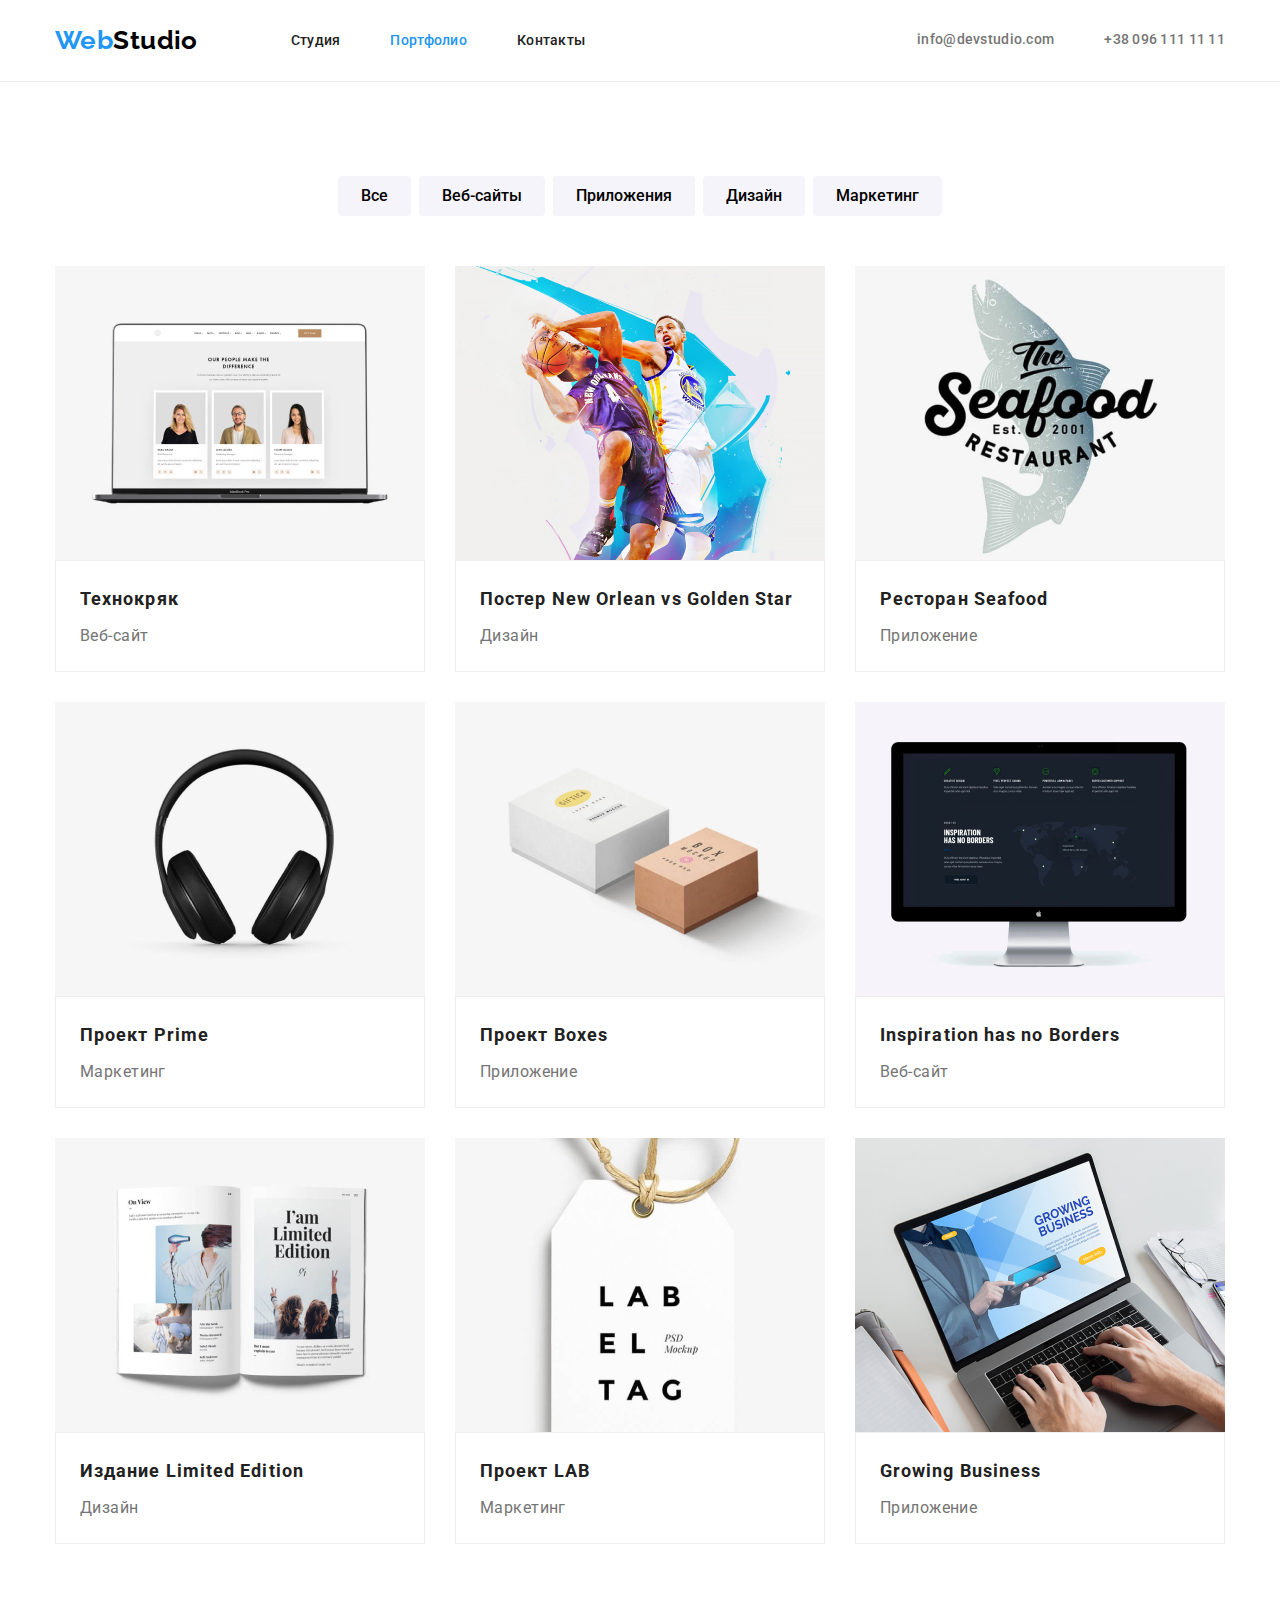
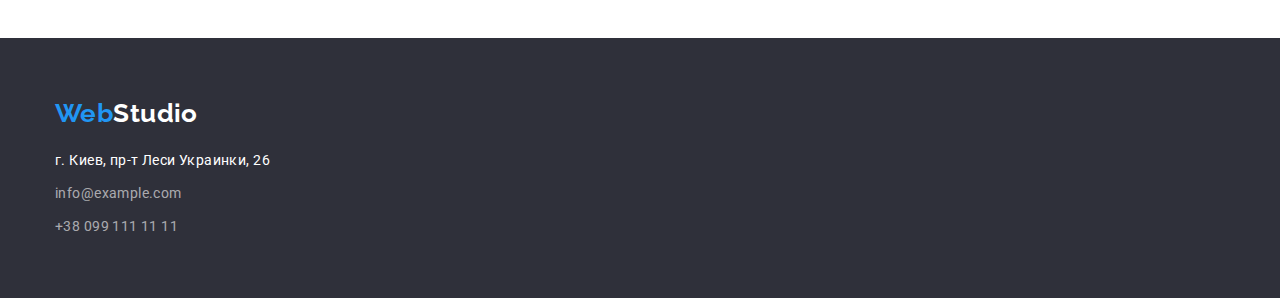
==== portfolio.html @ a0b332f4 "КОпирует файлы дз" ====
<!DOCTYPE html>
<html lang="ru">
<head>
    <meta charset="UTF-8">
    <meta http-equiv="X-UA-Compatible" content="IE=edge">
    <meta name="viewport" content="width=device-width, initial-scale=1.0">
    <title>Document</title>
    <link href="https://fonts.googleapis.com/css2?family=Raleway:wght@700&family=Roboto:wght@400;500;700;900&display=swap"
        rel="stylesheet">
    <link rel="stylesheet" href="./css/modern-normalize.css">
    <link rel="stylesheet" href="./css/styles.css">
</head>
<body>
<!-- Шапка    -->
<header class="header">
    <div class="header-container container">
        <a class="logo" lang="en" href="./">Web<span class="logo-studio-black">Studio</span></a>
        <nav>
            <ul class="header-list list">
                <li class="header-item"><a class="link navigation-list" href="./index.html">Студия</a></li>
                <li class="header-item"><a class="link navigation-list main-page" href="./portfolio.html">Портфолио</a></li>
                <li class="header-item"><a class="link navigation-list" href="">Контакты</a></li>
            </ul>
        </nav>
        <div class="header-link">
        <a class="link navigation" href="mailto:info@example.com">info@devstudio.com</a>
        <a class="link navigation" href="tel:+380991111111">+38 096 111 11 11</a>
        </div>
    </div>
</header>
<!-- Основной блок  -->
<main>
        <section class="section">
            <div class="container">
            <h1 hidden>Список проектов</h1>
            <ul class="btn-list list">
                <li class="btn-item"><button class="button" type="button">Все</button></li>
                <li class="btn-item"><button class="button" type="button">Веб-сайты</button></li>
                <li class="btn-item"><button class="button" type="button">Приложения</button></li>
                <li class="btn-item"><button class="button" type="button">Дизайн</button></li>
                <li class="btn-item"><button class="button" type="button">Маркетинг</button></li>
            </ul>
            <ul class="projects-list list">
                <li class="projects-item">
                    <img class="no-gap" src="./image/img.jpg" alt="" width="370" height="294">
                    <div class="projects-border projects-block">
                    <h2 class="projects-titles">Технокряк</h2>
                    <p class="projects-examples">Веб-сайт</p></div>
                </li>
                <li class="projects-item">
                    <img class="no-gap" src="./image/img1.jpg" alt="" width="370" height="294">
                    <div class="projects-border projects-block">
                    <h2 class="projects-titles">Постер <span lang="en"> New Orlean vs Golden Star</span></h2>
                    <p class="projects-examples">Дизайн</p></div>
                </li>
                <li class="projects-item">
                    <img class="no-gap" src="./image/img2.jpg" alt="" width="370" height="294">
                    <div class="projects-border projects-block">
                    <h2 class="projects-titles">Ресторан <span lang="en"> Seafood</span></h2>
                    <p class="projects-examples">Приложение</p></div>
                </li>
                <li class="projects-item">
                    <img class="no-gap" src="./image/img3.jpg" alt="" width="370" height="294">
                    <div class="projects-border projects-block">
                    <h2 class="projects-titles">Проект <span lang="en"> Prime</span></h2>
                    <p class="projects-examples">Маркетинг</p></div>
                </li>
                <li class="projects-item">
                    <img class="no-gap" src="./image/img4.jpg" alt="" width="370" height="294">
                    <div class="projects-border projects-block">
                    <h2 class="projects-titles">Проект <span lang="en"> Boxes</span></h2>
                    <p class="projects-examples">Приложение</p></div>
                </li>
                <li class="projects-item">
                    <img class="no-gap" src="./image/img5.jpg" alt="" width="370" height="294">
                    <div class="projects-border projects-block">
                    <h2 class="projects-titles"> <span lang="en"> Inspiration has no Borders</span></h2>
                    <p class="projects-examples">Веб-сайт</p></div>
                </li>
                <li class="projects-item">
                    <img class="no-gap" src="./image/img6.jpg" alt="" width="370" height="294">
                    <div class="projects-border projects-block">
                    <h2 class="projects-titles">Издание <span lang="en"> Limited Edition</span></h2>
                    <p class="projects-examples">Дизайн</p></div>
                </li>
                <li class="projects-item">
                    <img class="no-gap" src="./image/img7.jpg" alt="" width="370" height="294">
                    <div class="projects-border projects-block">
                    <h2 class="projects-titles">Проект <span lang="en"> LAB</span></h2>
                    <p class="projects-examples">Маркетинг</p></div>
                </li>
                <li class="projects-item">
                    <img class="no-gap" src="./image/img8.jpg" alt="" width="370" height="294">
                    <div class="projects-border projects-block">
                    <h2 class="projects-titles"> <span lang="en"> Growing Business</span></h2>
                    <p class="projects-examples">Приложение</p></div>
                </li>
            </ul>
            </div>
        </section>
</main>
<!-- Подвал -->
<footer class="footer">
    <div class="container">
        <a class="logo footer-logo" href="./">Web<span class="logo-studio-white">Studio</span></a>
        <address>
            <ul class="list">
                <li class="address-item">
                    <p class="address-street">г. Киев, пр-т Леси Украинки, 26</p>
                </li>
                <li class="address-item"><a class="link address-contacts"
                        href="mailto:info@example.com">info@example.com</a></li>
                <li class="address-item"><a class="link address-contacts" href="tel:+380991111111">+38 099 111 11 11</a>
                </li>
            </ul>
        </address>
    </div>
</footer>
</body>
</html>
---- css/styles.css ----
:root {
  --primary-background-color: #ffffff;
  --secondary-background-color: #2f303a;
  --primary-text-color: #757575;
  --secondary-text-color: #212121;
  --accent-color: #2196f3;
}

body {
  font-family: 'Roboto', sans-serif;
  font-style: normal;
  font-weight: 400;
  font-size: 14px;
  line-height: 1.71;
  letter-spacing: 0.03em;

  color: var(--primary-text-color);
  background-color: var(--primary-background-color);
}
h1,
h2,
h3,
p,
ul {
  margin-top: 0;
  margin-bottom: 0;
}
img {
  display: block;
  max-width: 100%;
  height: auto;
}
.container {
  width: 1200px;
  padding-left: 15px;
  padding-right: 15px;
  margin-left: auto;
  margin-right: auto;
}
.logo {
  display: inline-block;
  margin-right: 93px;

  font-family: 'Raleway', sans-serif;
  font-style: normal;
  font-weight: 700;
  font-size: 26px;
  line-height: 1.19;
  text-decoration: none;

  color: var(--accent-color);
}
.logo-studio-white {
  color: var(--primary-background-color);
}
.logo-studio-black {
  color: black;
}
.button {
  display: inline-block;
  border: 1px solid transparent;
  border-radius: 4px;
  padding: 6px 22px;

  font-family: inherit;
  font-weight: 500;
  font-size: 16px;
  line-height: 1.63;
  text-align: center;
  cursor: pointer;

  background-color: #f5f4fa;
}
.button:hover,
.button:focus {
  color: var(--primary-background-color);
  background-color: var(--accent-color);
}
.link {
  text-decoration: none;
  color: var(--primary-text-color);
}
.link:hover,
.link:focus {
  color: var(--accent-color);
}
.list {
  padding: 0;

  list-style-type: none;
}
.header {
  padding-top: 25px;
  padding-bottom: 25px;
  border-bottom: 1px solid #ececec;
}
.header-container {
  display: flex;
  justify-content: start;
  align-items: center;
}
.header-list {
  display: flex;
  align-items: center;
}
.header-item:not(:last-child) {
  margin-right: 50px;
}
.header-link {
  display: flex;
  align-items: center;
  margin-left: auto;
}
.navigation {
  font-weight: 500;
  line-height: 1.14;
  letter-spacing: 0.02em;
}
.navigation:not(:last-child) {
  margin-right: 50px;
}
.navigation-list {
  font-weight: 500;
  line-height: 1.14;
  letter-spacing: 0.02em;

  color: var(--secondary-text-color);
}
.main-page {
  color: var(--accent-color);
}
.section {
  padding-top: 94px;
  padding-bottom: 94px;
}
.no-padding {
  padding-top: 0;
}
.section-hero {
  padding-top: 200px;
  padding-bottom: 200px;
  text-align: center;

  background-color: var(--secondary-background-color);
}
.title-hero {
  width: 696px;
  font-weight: 900;
  font-size: 44px;
  line-height: 1.36;
  margin-right: auto;
  margin-left: auto;
  margin-bottom: 30px;

  letter-spacing: 0.06em;
  text-transform: uppercase;

  color: var(--primary-background-color);
}
.button.button-hero {
  padding: 10px 32px;

  font-weight: 700;
  line-height: 1.88;
  letter-spacing: 0.06em;

  color: var(--primary-background-color);
  background-color: var(--accent-color);
}
.features-title {
  margin-bottom: 10px;

  font-weight: 700;
  font-size: 14px;
  line-height: 1.14;
  text-transform: uppercase;

  color: var(--secondary-text-color);
}
.features-list {
  display: flex;
}
.features-item {
  max-width: 270px;
}
.features-item:not(:last-child) {
  margin-right: 30px;
}
.section-title {
  font-weight: 700;
  font-size: 36px;
  line-height: 1.17;
  text-align: center;

  color: var(--secondary-text-color);
}
.responsibilities-title {
  margin-bottom: 50px;
}
.responsibilities-list {
  display: flex;
}
.responsibilities-item:not(:last-child) {
  margin-right: 30px;
}
.section-team {
  padding-bottom: 30px;
  padding-top: 30px;
  font-size: 16px;
  line-height: 1.19;
  text-align: center;
}
.team-list {
  display: flex;
}
.team-title {
  margin-bottom: 50px;
}
.team-item:not(:last-child) {
  margin-right: 30px;
}

.team-members {
  margin-bottom: 10px;

  font-weight: 500;
  font-size: 16px;

  color: var(--secondary-text-color);
}
.footer {
  padding-top: 60px;
  padding-bottom: 60px;

  background-color: var(--secondary-background-color);
}

.logo.footer-logo {
  margin-top: 0;
  margin-right: 0;
  margin-bottom: 20px;
}
.address-street {
  font-style: normal;

  color: var(--primary-background-color);
}
.address-contacts {
  font-style: normal;

  color: rgba(255, 255, 255, 0.6);
}
.address-item:not(:last-child) {
  margin-bottom: 9px;
}
.projects-titles {
  margin-bottom: 4px;

  font-weight: 700;
  font-size: 18px;
  line-height: 2;
  letter-spacing: 0.06em;

  color: var(--secondary-text-color);
}
.projects-examples {
  font-size: 16px;
  line-height: 1.87;
}
.btn-list {
  display: flex;
  justify-content: center;
  margin-bottom: 50px;
}
.projects-list {
  display: flex;
  flex-wrap: wrap;
}
.btn-item:not(:last-child) {
  margin-right: 8px;
}
.projects-border {
  border: 1px solid #eeeeee;
}
.projects-item:not(:nth-child(3n)) {
  margin-right: 30px;
}
.projects-item:not(:nth-last-child(-n + 3)) {
  margin-bottom: 30px;
}
.projects-block {
  padding-top: 20px;
  padding-right: 24px;
  padding-bottom: 20px;
  padding-left: 24px;
}
/* .no-gap {
  display: block;
} */
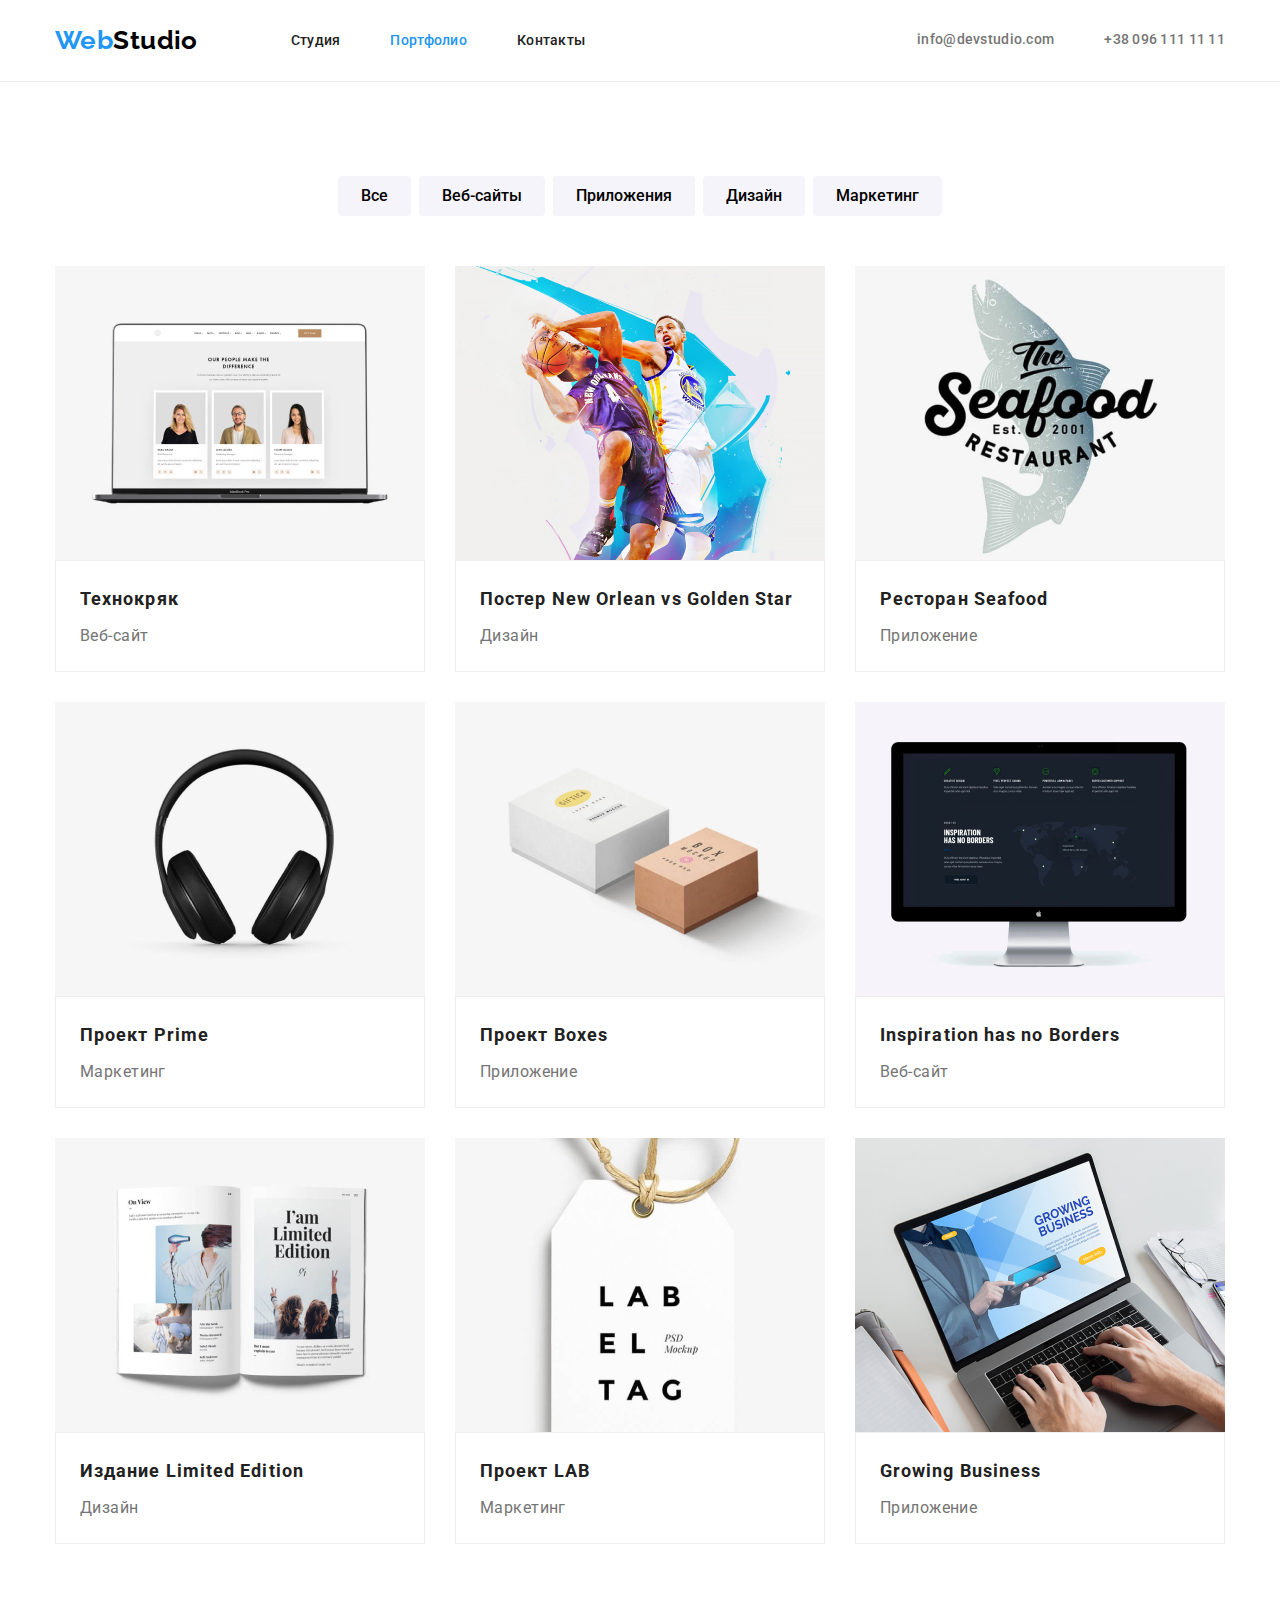
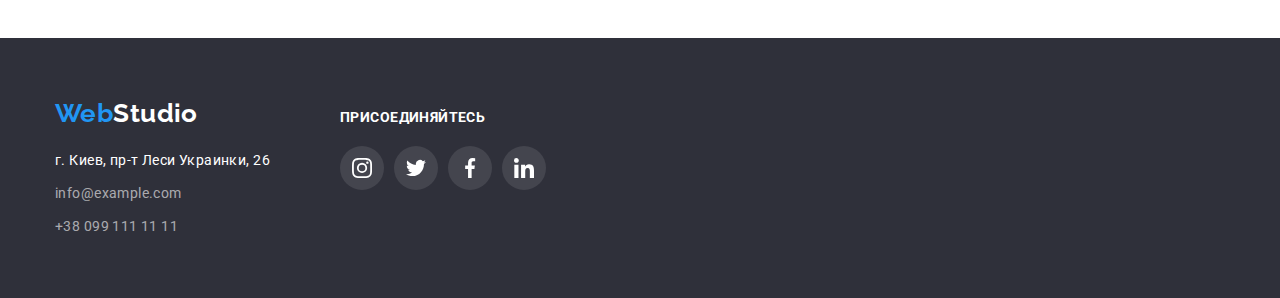
==== commit 5954c06b: "Добавляет соцсети" ====
--- a/portfolio.html
+++ b/portfolio.html
@@ -101,8 +101,8 @@
 </main>
 <!-- Подвал -->
 <footer class="footer">
-    <div class="container">
-        <a class="logo footer-logo" href="./">Web<span class="logo-studio-white">Studio</span></a>
+    <div class="container footer-container">
+        <div class="footer-address"><a class="logo footer-logo" href="./">Web<span class="logo-studio-white">Studio</span></a>
         <address>
             <ul class="list">
                 <li class="address-item">
@@ -115,6 +115,42 @@
             </ul>
         </address>
     </div>
+        <div>
+        <div>
+            <b class="agitation">Присоединяйтесь</b>
+            <ul class="social-list list">
+                <li class="social-item">
+                    <a href="" class="footer-social-link social-link link">
+                        <svg class="fotter-social-icon social-icon">
+                            <use href="./image/sprite.svg#icon-instagram"></use>
+                        </svg>
+                    </a>
+                </li>
+                <li class="social-item">
+                    <a href="" class="footer-social-link social-link">
+                        <svg class="fotter-social-icon social-icon">
+                            <use href="./image/sprite.svg#icon-twitter"></use>
+                        </svg>
+                    </a>
+                </li>
+                <li class="social-item">
+                    <a href="" class="footer-social-link social-link">
+                        <svg class="fotter-social-icon social-icon">
+                            <use href="./image/sprite.svg#icon-facebook"></use>
+                        </svg>
+                    </a>
+                </li>
+                <li class="social-item">
+                    <a href="" class="footer-social-link social-link">
+                        <svg class="fotter-social-icon social-icon">
+                            <use href="./image/sprite.svg#icon-linkedin"></use>
+                        </svg>
+                    </a>
+                </li>
+            </ul>
+        </div>
+        </div>
+    </div>
 </footer>
 </body>
 </html>
--- a/css/styles.css
+++ b/css/styles.css
@@ -186,6 +186,18 @@
 .features-item:not(:last-child) {
   margin-right: 30px;
 }
+.features-thumb {
+  display: flex;
+  justify-content: center;
+  align-items: center;
+  margin-bottom: 30px;
+  width: 270px;
+  height: 120px;
+}
+.features-icon {
+  width: 70px;
+  height: 70px;
+}
 .section-title {
   font-weight: 700;
   font-size: 36px;
@@ -228,6 +240,38 @@
 
   color: var(--secondary-text-color);
 }
+.social-list {
+  display: flex;
+  justify-content: center;
+  align-items: center;
+  margin-top: 16px;
+}
+.social-link {
+  display: flex;
+  justify-content: center;
+  align-items: center;
+
+  width: 44px;
+  height: 44px;
+}
+.social-item:not(:last-child) {
+  margin-right: 10px;
+}
+.social-link:hover,
+.social-link:focus {
+  background-color: #2196f3;
+  border-radius: 50%;
+}
+.social-link:hover .social-icon,
+.social-link:focus .social-icon {
+  fill: #fff;
+}
+
+.social-icon {
+  width: 20px;
+  height: 20px;
+  fill: #afb1b8;
+}
 .footer {
   padding-top: 60px;
   padding-bottom: 60px;
@@ -294,6 +338,27 @@
   padding-bottom: 20px;
   padding-left: 24px;
 }
-/* .no-gap {
-  display: block;
-} */
+.footer-container {
+  display: flex;
+  align-items: baseline;
+}
+.footer-address {
+  margin-right: 70px;
+}
+.agitation {
+  margin-bottom: 20px;
+  font-weight: 700;
+  font-size: 14px;
+  line-height: 1.14;
+  letter-spacing: 0.03em;
+  text-transform: uppercase;
+
+  color: #ffffff;
+}
+.footer-social-link {
+  background-color: rgba(255, 255, 255, 0.1);
+  border-radius: 50%;
+}
+.social-icon.fotter-social-icon {
+  fill: #fff;
+}
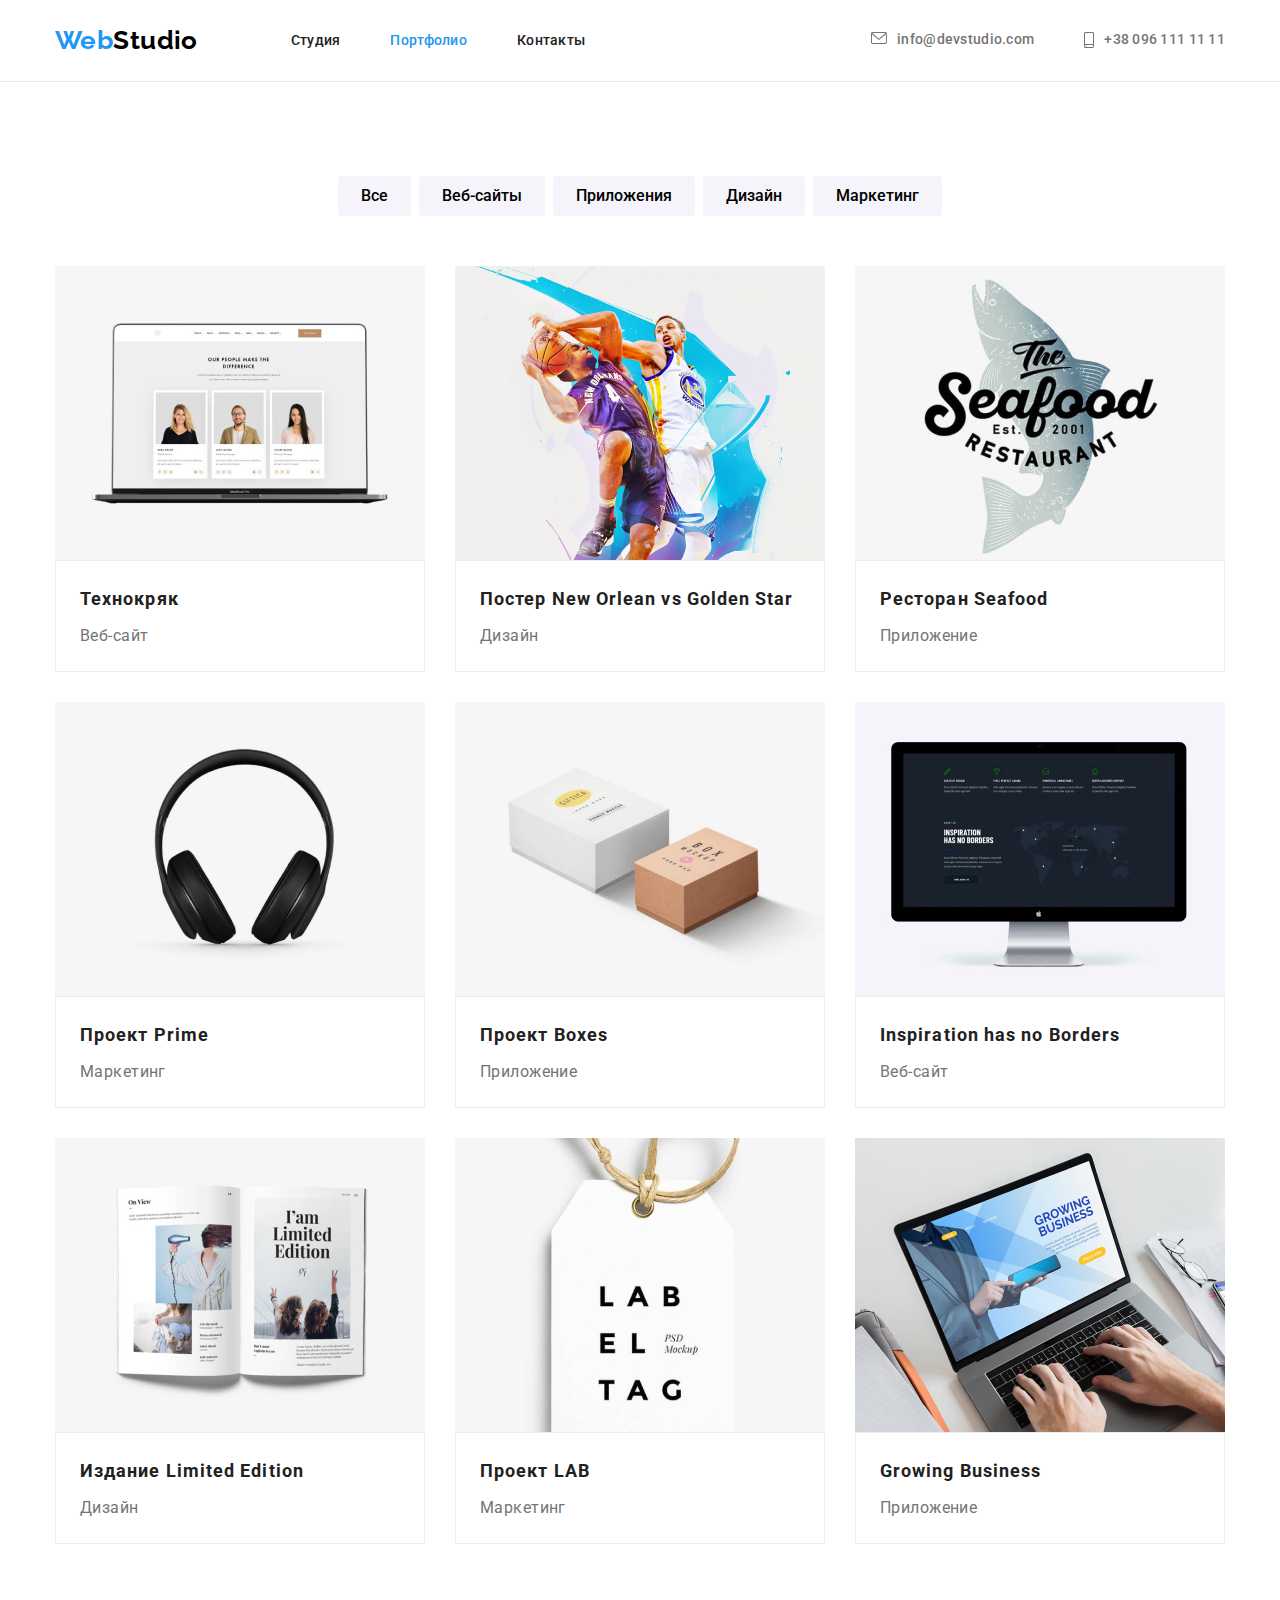
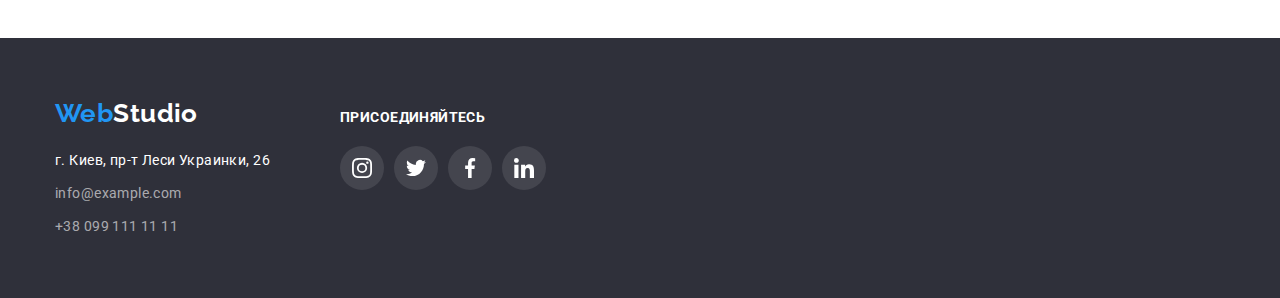
==== commit 3ee0a1a9: "добавляет конверт и тел" ====
--- a/portfolio.html
+++ b/portfolio.html
@@ -23,8 +23,13 @@
             </ul>
         </nav>
         <div class="header-link">
-        <a class="link navigation" href="mailto:info@example.com">info@devstudio.com</a>
-        <a class="link navigation" href="tel:+380991111111">+38 096 111 11 11</a>
+        <a class="link navigation" href="mailto:info@example.com">
+            <div class="contacts-thumb"><svg class="contacts-icon">
+                <use href="./image/sprite.svg#icon-envelope"></use>
+            </svg></div> info@devstudio.com</a>
+        <a class="link navigation" href="tel:+380991111111"><div class="contacts-thumb-tel contacts-thumb"><svg class="contacts-icon">
+                <use href="./image/sprite.svg#icon-smartphone"></use>
+            </svg></div>+38 096 111 11 11</a>
         </div>
     </div>
 </header>
--- a/css/styles.css
+++ b/css/styles.css
@@ -4,6 +4,9 @@
   --primary-text-color: #757575;
   --secondary-text-color: #212121;
   --accent-color: #2196f3;
+  --interactive-color: #afb1b8;
+  --item: 1;
+  --gap: 30px;
 }
 
 body {
@@ -30,6 +33,7 @@
   max-width: 100%;
   height: auto;
 }
+
 .container {
   width: 1200px;
   padding-left: 15px;
@@ -37,6 +41,7 @@
   margin-left: auto;
   margin-right: auto;
 }
+
 .logo {
   display: inline-block;
   margin-right: 93px;
@@ -112,12 +117,34 @@
   margin-left: auto;
 }
 .navigation {
+  display: flex;
+
   font-weight: 500;
   line-height: 1.14;
   letter-spacing: 0.02em;
 }
 .navigation:not(:last-child) {
   margin-right: 50px;
+}
+.contacts-thumb {
+  display: flex;
+  justify-content: center;
+  align-items: center;
+  width: 16px;
+  height: 12px;
+  margin-right: 10px;
+}
+.navigation:hover .contacts-icon {
+  fill: var(--accent-color);
+}
+.contacts-icon {
+  width: 100%;
+  height: 100%;
+  fill: var(--primary-text-color);
+}
+.contacts-thumb-tel {
+  width: 10px;
+  height: 16px;
 }
 .navigation-list {
   font-weight: 500;
@@ -362,3 +389,35 @@
 .social-icon.fotter-social-icon {
   fill: #fff;
 }
+.clients-title {
+  margin-bottom: 50px;
+}
+.clients-list {
+  display: flex;
+  justify-content: center;
+  align-items: center;
+}
+.clients-item {
+  margin-right: var(--gap);
+}
+.clients-link {
+  display: flex;
+  justify-content: center;
+  align-items: center;
+  width: 170px;
+  height: 92px;
+  border: 1px solid #afb1b8;
+}
+.clients-icon {
+  width: 106px;
+  height: 60px;
+  fill: var(--interactive-color);
+}
+.clients-link:hover,
+.clients-link:focus {
+  border: 1px solid var(--accent-color);
+}
+.clients-link:hover .clients-icon,
+.clients-link:focus .clients-icon {
+  fill: var(--accent-color);
+}
